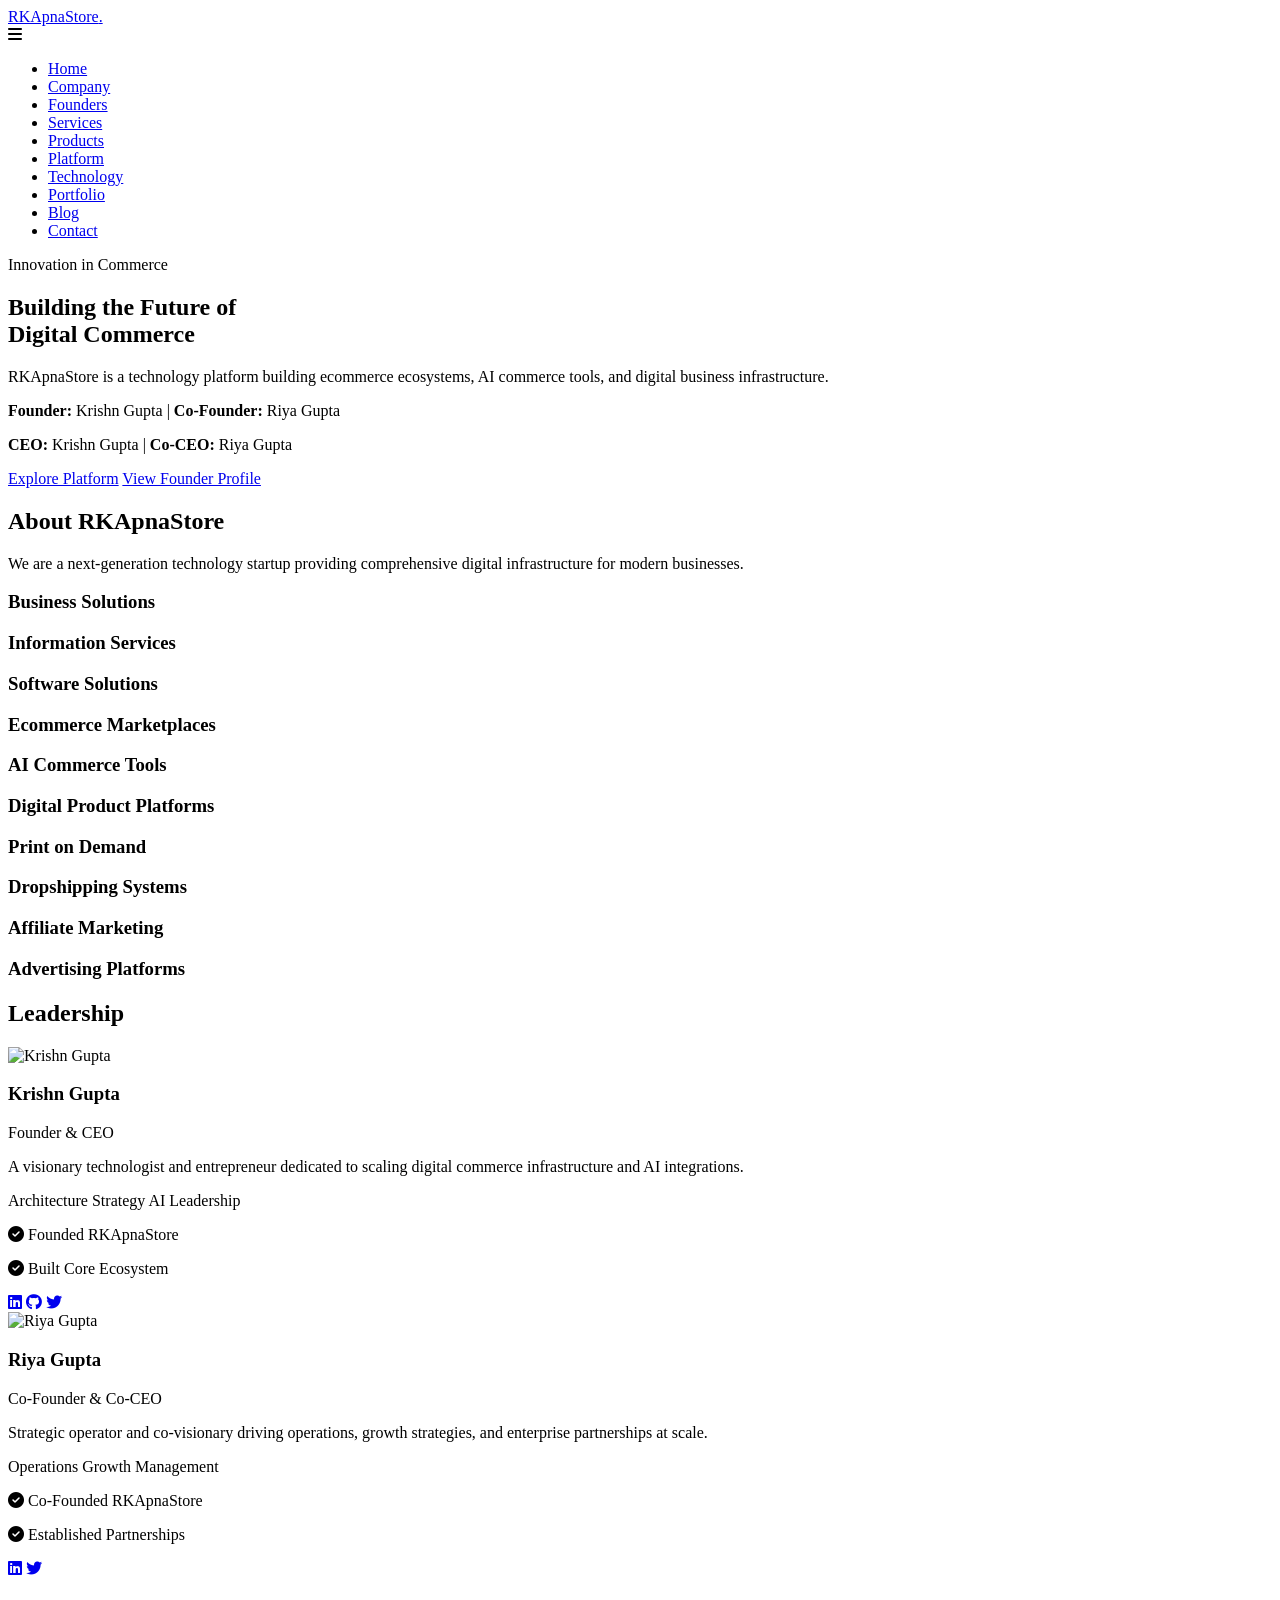
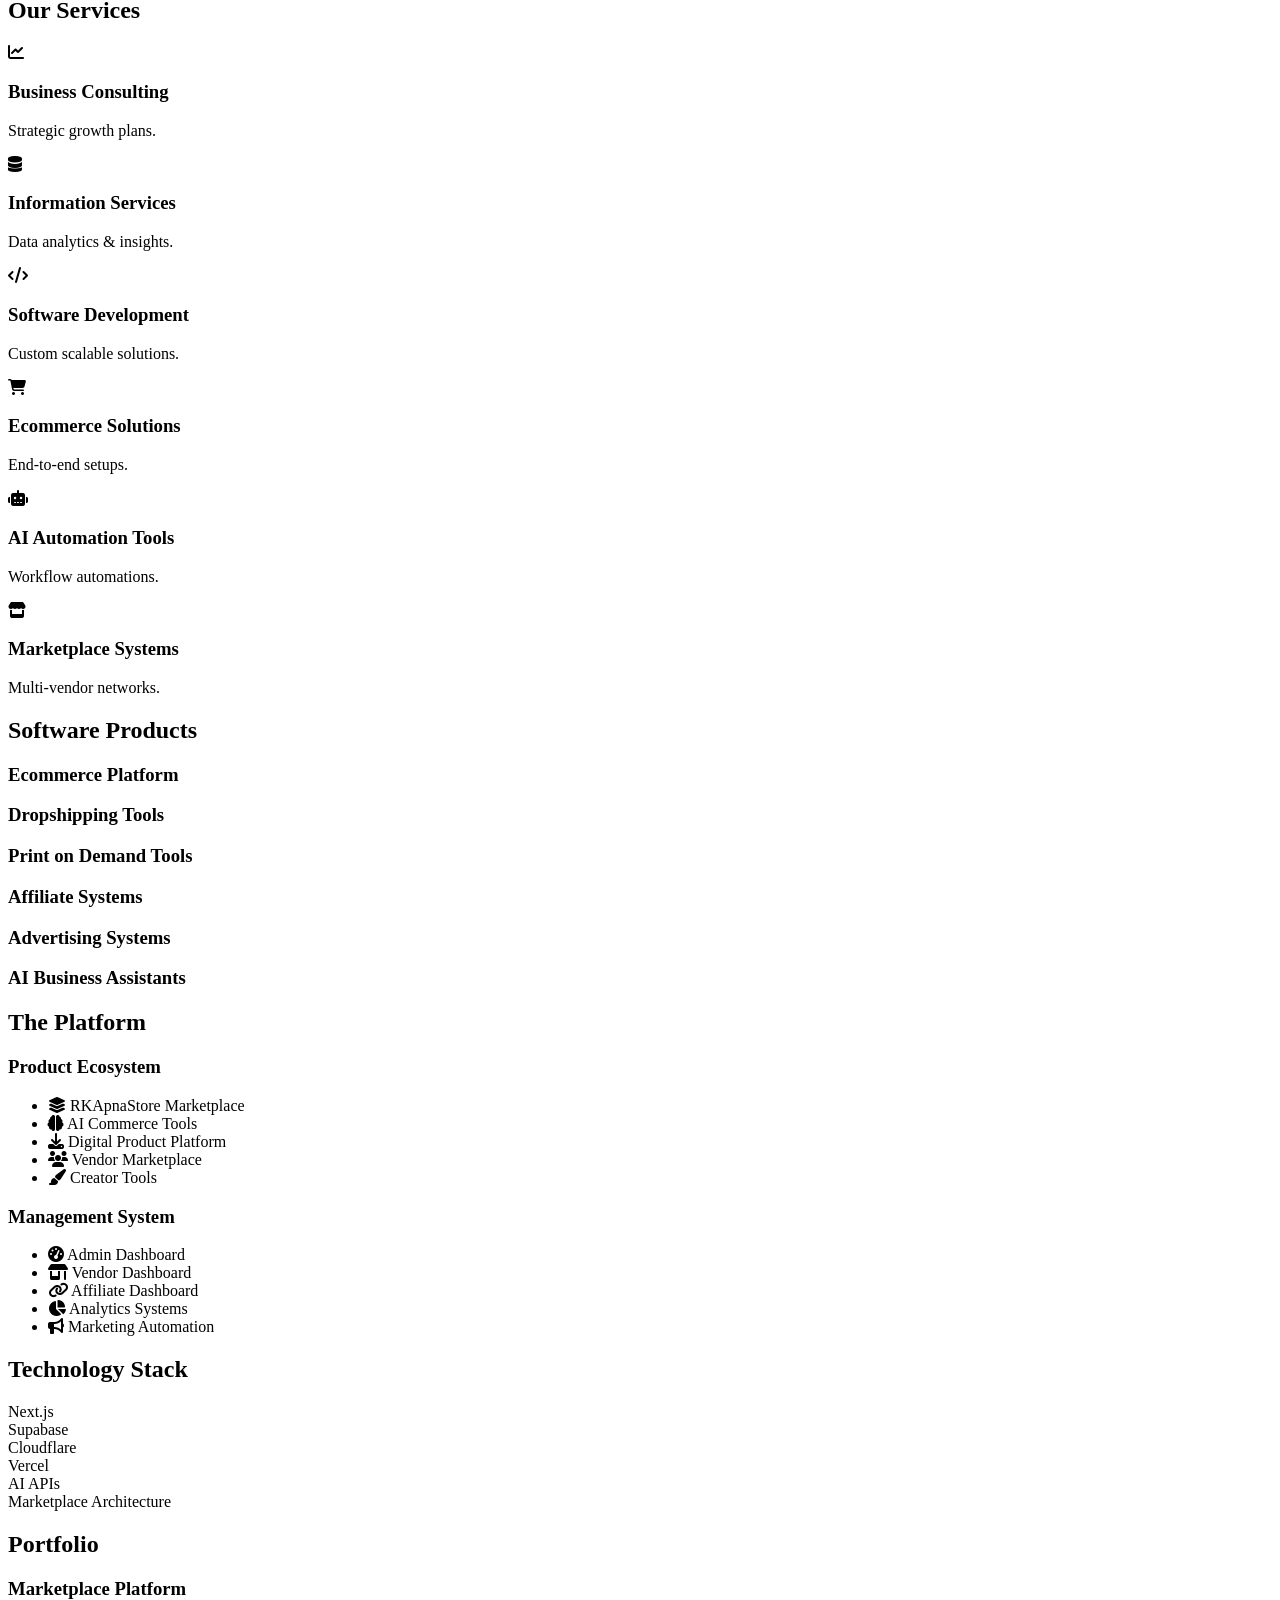
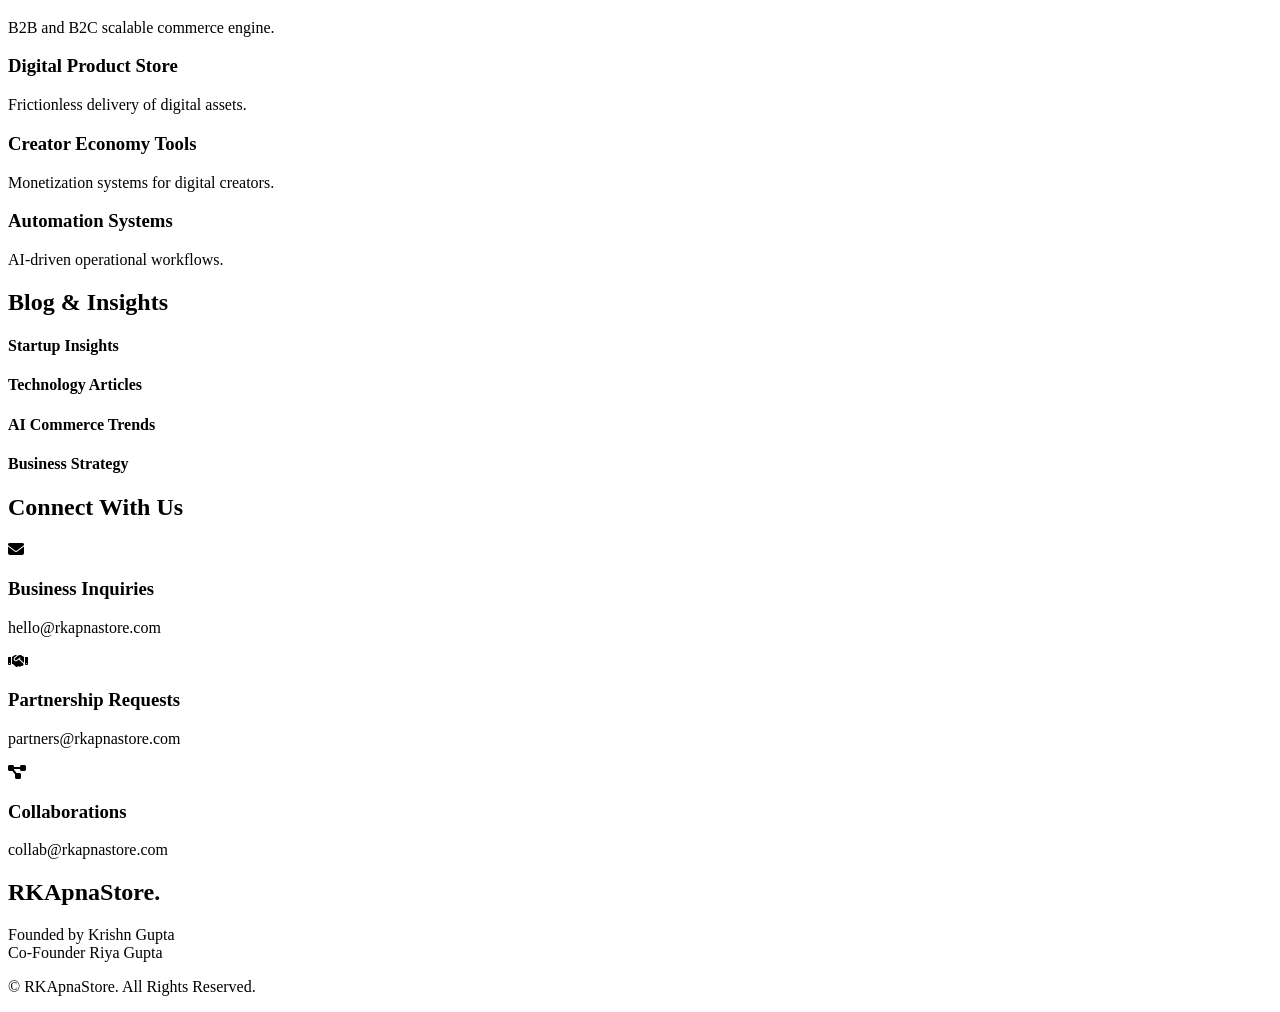
==== index.html @ e6cd0b7f "Add initial index.html for RKApnaStore website This HTML file serves as the main structure for the R" ====
<!DOCTYPE html>
<html lang="en">
<head>
    <meta charset="UTF-8">
    <meta name="viewport" content="width=device-width, initial-scale=1.0">
    
    <!-- SEO Meta Tags -->
    <title>Krishn Gupta | Founder RKApnaStore Technology Platform</title>
    <meta name="description" content="RKApnaStore is a technology platform founded by Krishn Gupta providing ecommerce systems, AI commerce tools, and digital business infrastructure.">
    <meta name="keywords" content="Krishn Gupta, RKApnaStore, RKApnaStore founder, Ecommerce technology platform, AI commerce tools, Startup founder portfolio">
    <meta name="author" content="Krishn Gupta">
    
    <!-- Fonts & Icons -->
    <link rel="preconnect" href="https://fonts.googleapis.com">
    <link rel="preconnect" href="https://fonts.gstatic.com" crossorigin>
    <link href="https://fonts.googleapis.com/css2?family=Inter:wght@300;400;500;600;700;800&display=swap" rel="stylesheet">
    <link rel="stylesheet" href="https://cdnjs.cloudflare.com/ajax/libs/font-awesome/6.4.0/css/all.min.css">
    
    <!-- CSS -->
    <link rel="stylesheet" href="style.css">

    <!-- Structured Data -->
    <script type="application/ld+json">
    {
      "@context": "https://schema.org",
      "@graph":[
        {
          "@type": "Organization",
          "@id": "https://rkapnastore.com/#organization",
          "name": "RKApnaStore",
          "url": "https://rkapnastore.com",
          "founder":[
            {"@id": "https://rkapnastore.com/#krishngupta"},
            {"@id": "https://rkapnastore.com/#riyagupta"}
          ],
          "description": "A technology platform building ecommerce ecosystems, AI commerce tools, and digital business infrastructure."
        },
        {
          "@type": "Person",
          "@id": "https://rkapnastore.com/#krishngupta",
          "name": "Krishn Gupta",
          "jobTitle": "Founder & CEO",
          "worksFor": {"@id": "https://rkapnastore.com/#organization"}
        },
        {
          "@type": "Person",
          "@id": "https://rkapnastore.com/#riyagupta",
          "name": "Riya Gupta",
          "jobTitle": "Co-Founder & Co-CEO",
          "worksFor": {"@id": "https://rkapnastore.com/#organization"}
        }
      ]
    }
    </script>
</head>
<body>

    <!-- Navigation -->
    <nav class="navbar">
        <div class="nav-container">
            <a href="#home" class="logo">RKApnaStore<span class="dot">.</span></a>
            <div class="hamburger" id="hamburger">
                <i class="fas fa-bars"></i>
            </div>
            <ul class="nav-links" id="nav-links">
                <li><a href="#home">Home</a></li>
                <li><a href="#company">Company</a></li>
                <li><a href="#founders">Founders</a></li>
                <li><a href="#services">Services</a></li>
                <li><a href="#products">Products</a></li>
                <li><a href="#platform">Platform</a></li>
                <li><a href="#technology">Technology</a></li>
                <li><a href="#portfolio">Portfolio</a></li>
                <li><a href="#blog">Blog</a></li>
                <li><a href="#contact">Contact</a></li>
            </ul>
        </div>
    </nav>

    <!-- Hero Section -->
    <section id="home" class="hero fade-in">
        <div class="container">
            <div class="hero-content">
                <div class="badge">Innovation in Commerce</div>
                <h1>Building the Future of <br><span class="highlight">Digital Commerce</span></h1>
                <p class="subtext">RKApnaStore is a technology platform building ecommerce ecosystems, AI commerce tools, and digital business infrastructure.</p>
                
                <div class="founder-highlight">
                    <p><strong>Founder:</strong> Krishn Gupta | <strong>Co-Founder:</strong> Riya Gupta</p>
                    <p><strong>CEO:</strong> Krishn Gupta | <strong>Co-CEO:</strong> Riya Gupta</p>
                </div>

                <div class="btn-group">
                    <a href="#platform" class="btn btn-outline">Explore Platform</a>
                    <a href="#founders" class="btn btn-outline">View Founder Profile</a>
                </div>
            </div>
        </div>
    </section>

    <!-- About Company -->
    <section id="company" class="section">
        <div class="container">
            <h2 class="section-title fade-in">About RKApnaStore</h2>
            <p class="section-desc fade-in">We are a next-generation technology startup providing comprehensive digital infrastructure for modern businesses.</p>
            
            <div class="grid cards-grid">
                <div class="card fade-in"><h3>Business Solutions</h3></div>
                <div class="card fade-in"><h3>Information Services</h3></div>
                <div class="card fade-in"><h3>Software Solutions</h3></div>
                <div class="card fade-in"><h3>Ecommerce Marketplaces</h3></div>
                <div class="card fade-in"><h3>AI Commerce Tools</h3></div>
                <div class="card fade-in"><h3>Digital Product Platforms</h3></div>
                <div class="card fade-in"><h3>Print on Demand</h3></div>
                <div class="card fade-in"><h3>Dropshipping Systems</h3></div>
                <div class="card fade-in"><h3>Affiliate Marketing</h3></div>
                <div class="card fade-in"><h3>Advertising Platforms</h3></div>
            </div>
        </div>
    </section>

    <!-- Founders Section -->
    <section id="founders" class="section bg-light">
        <div class="container">
            <h2 class="section-title fade-in">Leadership</h2>
            
            <div class="founders-grid">
                <!-- Krishn Gupta -->
                <div class="founder-card fade-in">
                    <div class="founder-header">
                        <img src="https://ui-avatars.com/api/?name=Krishn+Gupta&background=2563eb&color=fff&size=150" alt="Krishn Gupta" class="profile-img">
                        <div>
                            <h3>Krishn Gupta</h3>
                            <p class="role">Founder & CEO</p>
                        </div>
                    </div>
                    <p class="bio">A visionary technologist and entrepreneur dedicated to scaling digital commerce infrastructure and AI integrations.</p>
                    <div class="tags">
                        <span>Architecture</span> <span>Strategy</span> <span>AI</span> <span>Leadership</span>
                    </div>
                    <div class="timeline">
                        <p><i class="fas fa-check-circle"></i> Founded RKApnaStore</p>
                        <p><i class="fas fa-check-circle"></i> Built Core Ecosystem</p>
                    </div>
                    <div class="socials">
                        <a href="#"><i class="fab fa-linkedin"></i></a>
                        <a href="#"><i class="fab fa-github"></i></a>
                        <a href="#"><i class="fab fa-twitter"></i></a>
                    </div>
                </div>

                <!-- Riya Gupta -->
                <div class="founder-card fade-in">
                    <div class="founder-header">
                        <img src="https://ui-avatars.com/api/?name=Riya+Gupta&background=2563eb&color=fff&size=150" alt="Riya Gupta" class="profile-img">
                        <div>
                            <h3>Riya Gupta</h3>
                            <p class="role">Co-Founder & Co-CEO</p>
                        </div>
                    </div>
                    <p class="bio">Strategic operator and co-visionary driving operations, growth strategies, and enterprise partnerships at scale.</p>
                    <div class="tags">
                        <span>Operations</span> <span>Growth</span> <span>Management</span>
                    </div>
                    <div class="timeline">
                        <p><i class="fas fa-check-circle"></i> Co-Founded RKApnaStore</p>
                        <p><i class="fas fa-check-circle"></i> Established Partnerships</p>
                    </div>
                    <div class="socials">
                        <a href="#"><i class="fab fa-linkedin"></i></a>
                        <a href="#"><i class="fab fa-twitter"></i></a>
                    </div>
                </div>
            </div>
        </div>
    </section>

    <!-- Services -->
    <section id="services" class="section">
        <div class="container">
            <h2 class="section-title fade-in">Our Services</h2>
            <div class="grid column-3">
                <div class="card icon-card fade-in"><i class="fas fa-chart-line"></i><h3>Business Consulting</h3><p>Strategic growth plans.</p></div>
                <div class="card icon-card fade-in"><i class="fas fa-database"></i><h3>Information Services</h3><p>Data analytics & insights.</p></div>
                <div class="card icon-card fade-in"><i class="fas fa-code"></i><h3>Software Development</h3><p>Custom scalable solutions.</p></div>
                <div class="card icon-card fade-in"><i class="fas fa-shopping-cart"></i><h3>Ecommerce Solutions</h3><p>End-to-end setups.</p></div>
                <div class="card icon-card fade-in"><i class="fas fa-robot"></i><h3>AI Automation Tools</h3><p>Workflow automations.</p></div>
                <div class="card icon-card fade-in"><i class="fas fa-store"></i><h3>Marketplace Systems</h3><p>Multi-vendor networks.</p></div>
            </div>
        </div>
    </section>

    <!-- Software Products -->
    <section id="products" class="section bg-light">
        <div class="container">
            <h2 class="section-title fade-in">Software Products</h2>
            <div class="grid column-3">
                <div class="card outline-card fade-in"><h3>Ecommerce Platform</h3></div>
                <div class="card outline-card fade-in"><h3>Dropshipping Tools</h3></div>
                <div class="card outline-card fade-in"><h3>Print on Demand Tools</h3></div>
                <div class="card outline-card fade-in"><h3>Affiliate Systems</h3></div>
                <div class="card outline-card fade-in"><h3>Advertising Systems</h3></div>
                <div class="card outline-card fade-in"><h3>AI Business Assistants</h3></div>
            </div>
        </div>
    </section>

    <!-- Platform (Ecosystem & Management) -->
    <section id="platform" class="section">
        <div class="container">
            <h2 class="section-title fade-in">The Platform</h2>
            <div class="split-layout">
                <div class="split-col fade-in">
                    <h3 class="accent-text">Product Ecosystem</h3>
                    <ul class="feature-list">
                        <li><i class="fas fa-layer-group"></i> RKApnaStore Marketplace</li>
                        <li><i class="fas fa-brain"></i> AI Commerce Tools</li>
                        <li><i class="fas fa-download"></i> Digital Product Platform</li>
                        <li><i class="fas fa-users"></i> Vendor Marketplace</li>
                        <li><i class="fas fa-paint-brush"></i> Creator Tools</li>
                    </ul>
                </div>
                <div class="split-col fade-in">
                    <h3 class="accent-text">Management System</h3>
                    <ul class="feature-list">
                        <li><i class="fas fa-tachometer-alt"></i> Admin Dashboard</li>
                        <li><i class="fas fa-store-alt"></i> Vendor Dashboard</li>
                        <li><i class="fas fa-link"></i> Affiliate Dashboard</li>
                        <li><i class="fas fa-chart-pie"></i> Analytics Systems</li>
                        <li><i class="fas fa-bullhorn"></i> Marketing Automation</li>
                    </ul>
                </div>
            </div>
        </div>
    </section>

    <!-- Technology Stack -->
    <section id="technology" class="section bg-light">
        <div class="container">
            <h2 class="section-title fade-in">Technology Stack</h2>
            <div class="grid tags-grid fade-in">
                <div class="tech-tag">Next.js</div>
                <div class="tech-tag">Supabase</div>
                <div class="tech-tag">Cloudflare</div>
                <div class="tech-tag">Vercel</div>
                <div class="tech-tag">AI APIs</div>
                <div class="tech-tag">Marketplace Architecture</div>
            </div>
        </div>
    </section>

    <!-- Portfolio -->
    <section id="portfolio" class="section">
        <div class="container">
            <h2 class="section-title fade-in">Portfolio</h2>
            <div class="grid column-2">
                <div class="card showcase-card fade-in">
                    <div class="card-img placeholder-1"></div>
                    <h3>Marketplace Platform</h3>
                    <p>B2B and B2C scalable commerce engine.</p>
                </div>
                <div class="card showcase-card fade-in">
                    <div class="card-img placeholder-2"></div>
                    <h3>Digital Product Store</h3>
                    <p>Frictionless delivery of digital assets.</p>
                </div>
                <div class="card showcase-card fade-in">
                    <div class="card-img placeholder-3"></div>
                    <h3>Creator Economy Tools</h3>
                    <p>Monetization systems for digital creators.</p>
                </div>
                <div class="card showcase-card fade-in">
                    <div class="card-img placeholder-4"></div>
                    <h3>Automation Systems</h3>
                    <p>AI-driven operational workflows.</p>
                </div>
            </div>
        </div>
    </section>

    <!-- Blog -->
    <section id="blog" class="section bg-light">
        <div class="container">
            <h2 class="section-title fade-in">Blog & Insights</h2>
            <div class="grid column-4">
                <div class="card simple-card fade-in"><h4>Startup Insights</h4></div>
                <div class="card simple-card fade-in"><h4>Technology Articles</h4></div>
                <div class="card simple-card fade-in"><h4>AI Commerce Trends</h4></div>
                <div class="card simple-card fade-in"><h4>Business Strategy</h4></div>
            </div>
        </div>
    </section>

    <!-- Contact -->
    <section id="contact" class="section">
        <div class="container">
            <h2 class="section-title fade-in">Connect With Us</h2>
            <div class="contact-box fade-in">
                <div class="contact-item">
                    <i class="fas fa-envelope"></i>
                    <h3>Business Inquiries</h3>
                    <p>hello@rkapnastore.com</p>
                </div>
                <div class="contact-item">
                    <i class="fas fa-handshake"></i>
                    <h3>Partnership Requests</h3>
                    <p>partners@rkapnastore.com</p>
                </div>
                <div class="contact-item">
                    <i class="fas fa-project-diagram"></i>
                    <h3>Collaborations</h3>
                    <p>collab@rkapnastore.com</p>
                </div>
            </div>
        </div>
    </section>

    <!-- Footer -->
    <footer>
        <div class="container footer-content">
            <div class="footer-brand">
                <h2>RKApnaStore<span>.</span></h2>
                <p>Founded by Krishn Gupta<br>Co-Founder Riya Gupta</p>
            </div>
            <p class="copyright">&copy; <span id="year"></span> RKApnaStore. All Rights Reserved.</p>
        </div>
    </footer>

    <script src="script.js"></script>
</body>
</html>
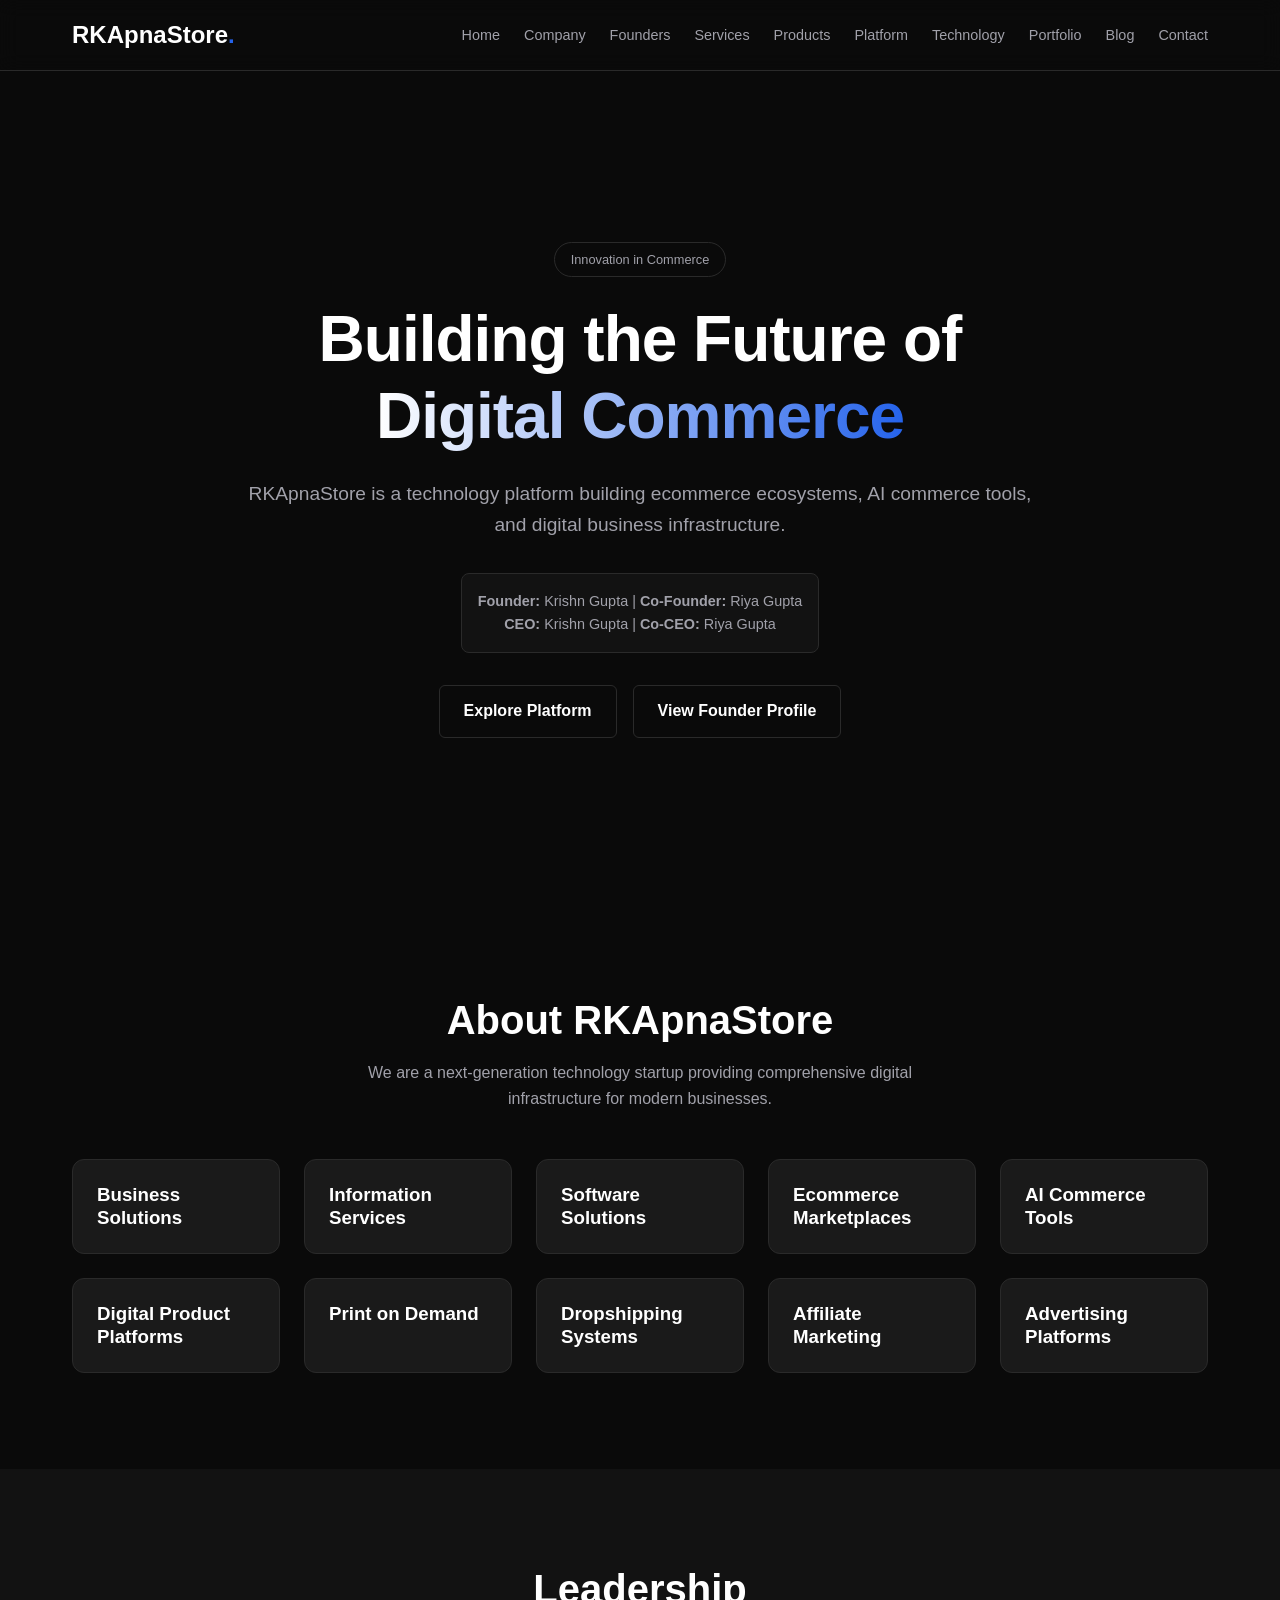
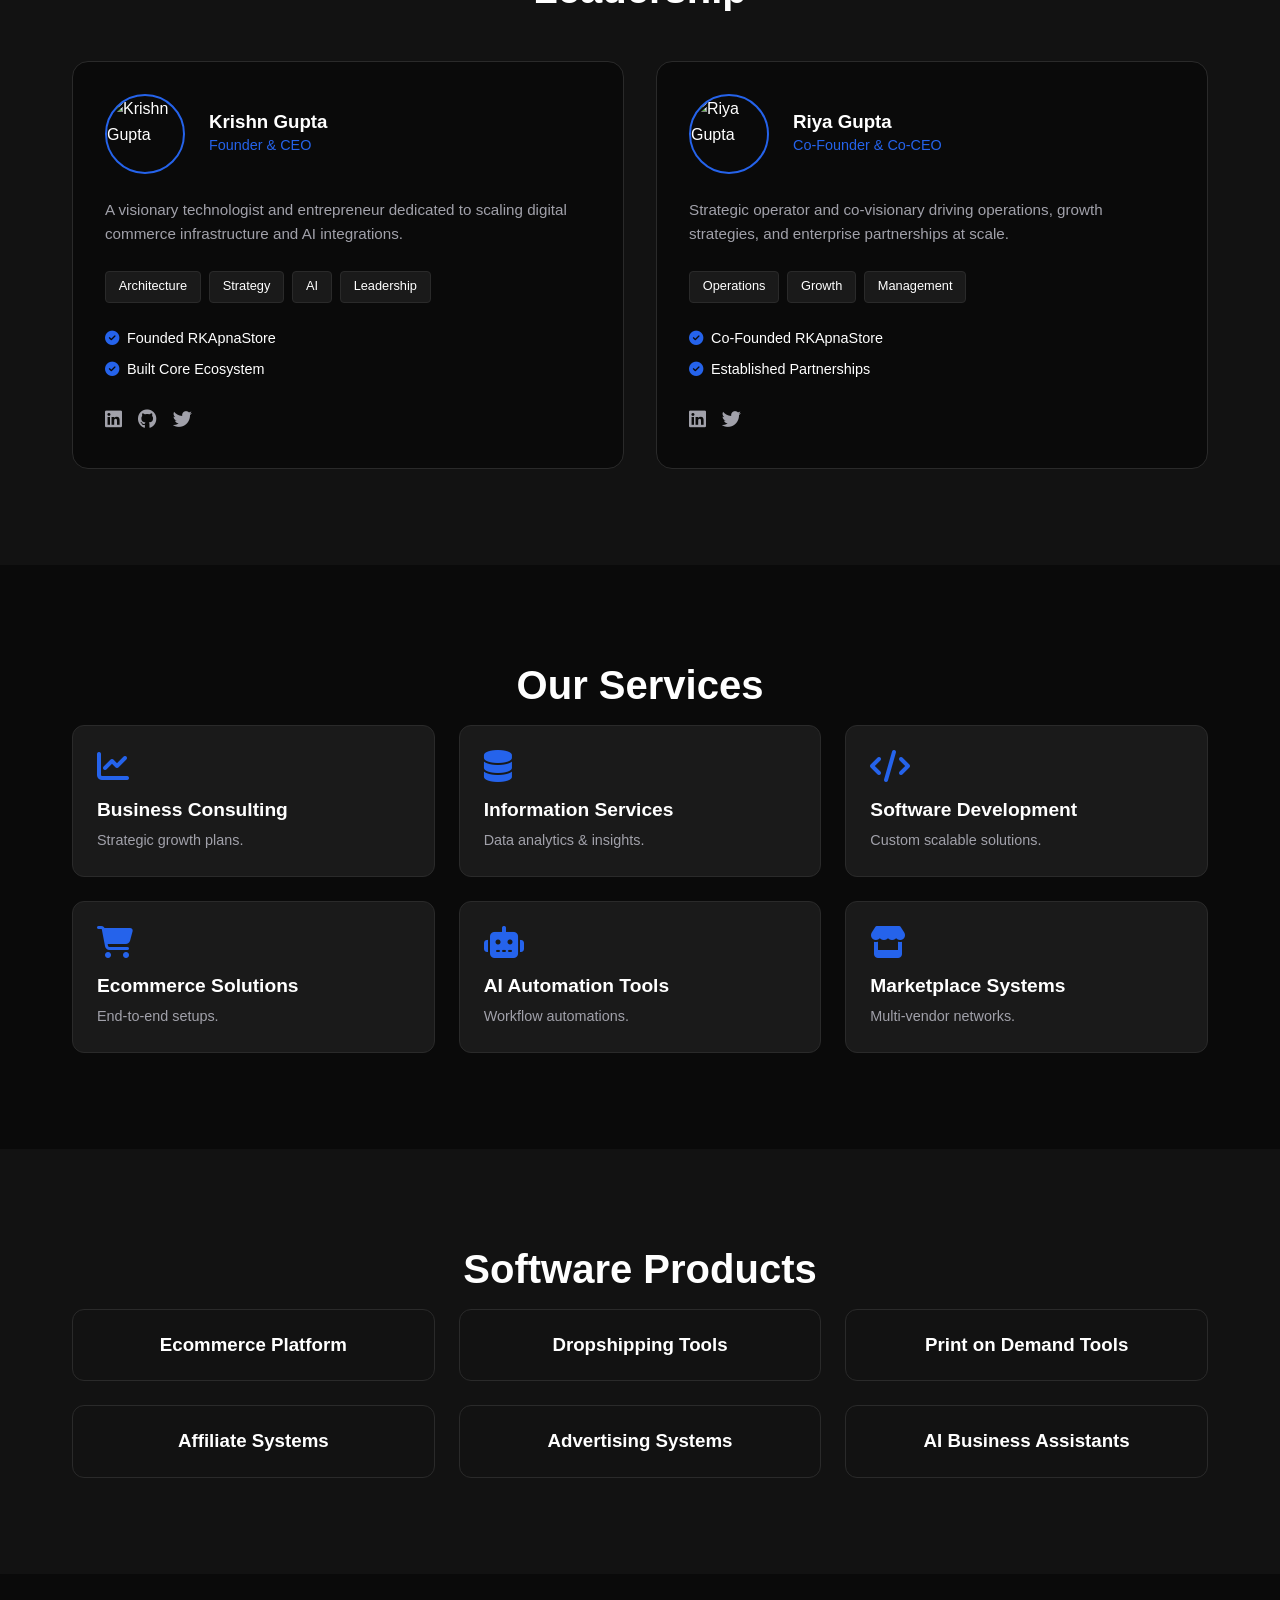
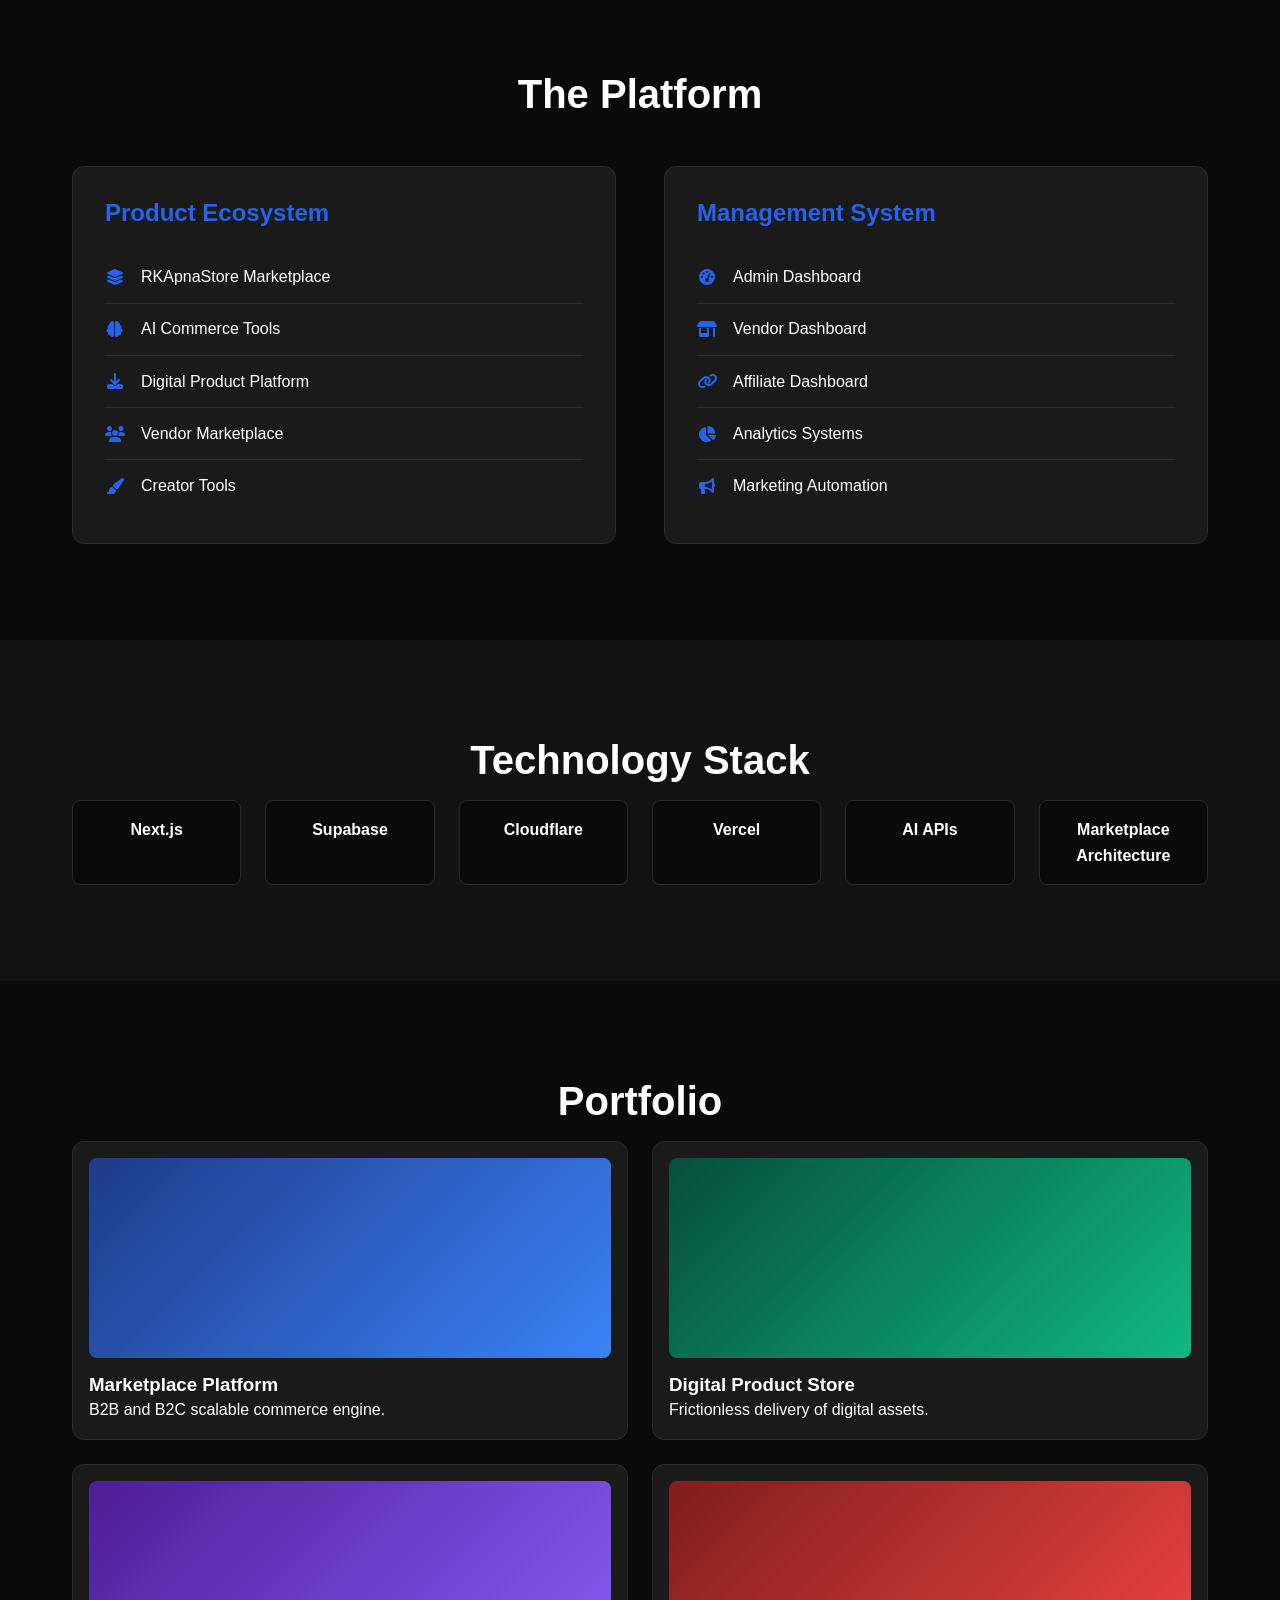
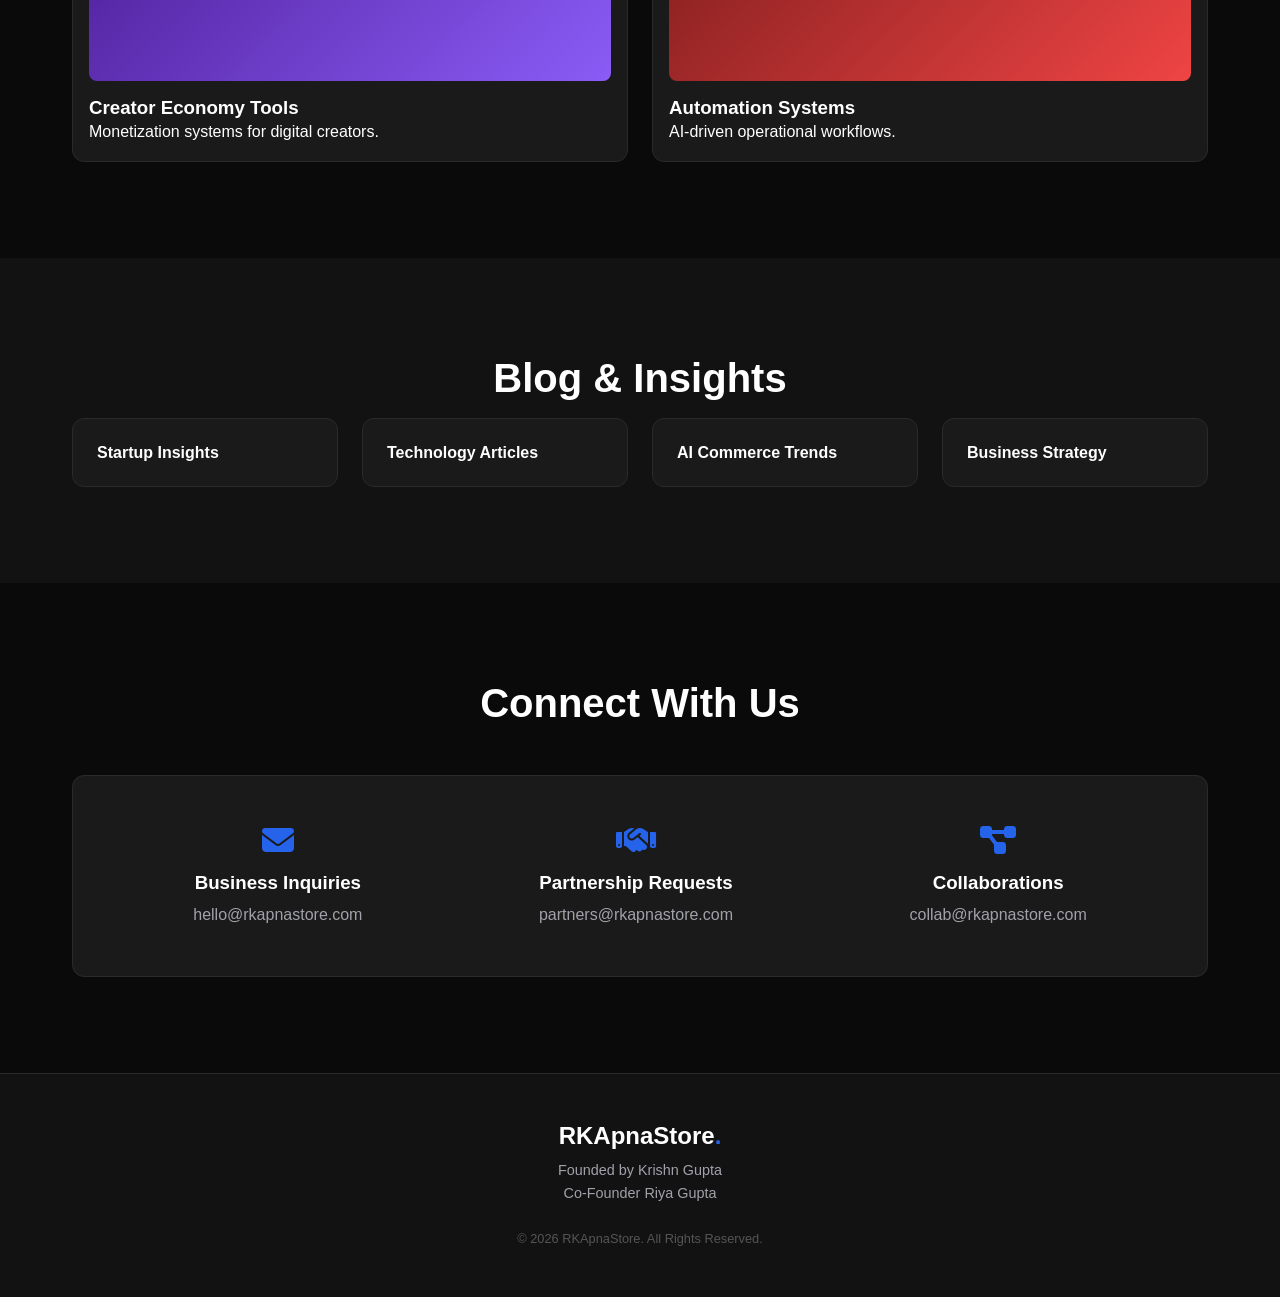
==== commit 23179c44: "Add Google site verification meta tag Added Google site verification meta tag to improve SEO." ====
--- a/index.html
+++ b/index.html
@@ -8,7 +8,8 @@
     <title>Krishn Gupta | Founder RKApnaStore Technology Platform</title>
     <meta name="description" content="RKApnaStore is a technology platform founded by Krishn Gupta providing ecommerce systems, AI commerce tools, and digital business infrastructure.">
     <meta name="keywords" content="Krishn Gupta, RKApnaStore, RKApnaStore founder, Ecommerce technology platform, AI commerce tools, Startup founder portfolio">
-    <meta name="author" content="Krishn Gupta">
+    <meta name="author" content="Krishn Gupta"
+    <meta name="google-site-verification" content="fGiebpFxFiiO1gljRnWS_2mVtaSgiEuBqrD8kAf-n4Q" />
     
     <!-- Fonts & Icons -->
     <link rel="preconnect" href="https://fonts.googleapis.com">
--- a/style.css
+++ b/style.css
@@ -0,0 +1,185 @@
+/* --- Variables & Setup --- */
+:root {
+    --bg-main: #0a0a0a;
+    --bg-light: #121212;
+    --bg-card: #1a1a1a;
+    --border-color: #2a2a2a;
+    --text-main: #ffffff;
+    --text-muted: #a1a1aa;
+    --accent: #2563eb;
+    --accent-hover: #3b82f6;
+    --font-main: 'Inter', sans-serif;
+    --transition: all 0.3s cubic-bezier(0.4, 0, 0.2, 1);
+}
+
+* {
+    margin: 0;
+    padding: 0;
+    box-sizing: border-box;
+}
+
+html {
+    scroll-behavior: smooth;
+}
+
+body {
+    font-family: var(--font-main);
+    background-color: var(--bg-main);
+    color: var(--text-main);
+    line-height: 1.6;
+    overflow-x: hidden;
+}
+
+.container {
+    max-width: 1200px;
+    margin: 0 auto;
+    padding: 0 2rem;
+}
+
+/* --- Typography --- */
+h1, h2, h3, h4 { font-weight: 700; line-height: 1.2; }
+.section-title { font-size: 2.5rem; margin-bottom: 1rem; text-align: center; }
+.section-desc { text-align: center; color: var(--text-muted); max-width: 600px; margin: 0 auto 3rem auto; }
+.accent-text { color: var(--accent); }
+.highlight { color: transparent; background: linear-gradient(90deg, #fff, var(--accent)); -webkit-background-clip: text; }
+
+/* --- Navigation --- */
+.navbar {
+    position: fixed;
+    top: 0; left: 0; right: 0;
+    background: rgba(10, 10, 10, 0.8);
+    backdrop-filter: blur(10px);
+    border-bottom: 1px solid var(--border-color);
+    z-index: 1000;
+    padding: 1rem 0;
+}
+.nav-container { display: flex; justify-content: space-between; align-items: center; max-width: 1200px; margin: 0 auto; padding: 0 2rem; }
+.logo { font-size: 1.5rem; font-weight: 800; color: #fff; text-decoration: none; }
+.logo .dot { color: var(--accent); }
+.nav-links { list-style: none; display: flex; gap: 1.5rem; }
+.nav-links a { color: var(--text-muted); text-decoration: none; font-size: 0.9rem; font-weight: 500; transition: var(--transition); }
+.nav-links a:hover { color: #fff; }
+.hamburger { display: none; cursor: pointer; color: #fff; font-size: 1.5rem; }
+
+/* --- Buttons --- */
+.btn {
+    display: inline-block;
+    padding: 0.8rem 1.5rem;
+    border-radius: 6px;
+    font-weight: 600;
+    text-decoration: none;
+    cursor: pointer;
+    transition: var(--transition);
+}
+.btn-outline {
+    background: transparent;
+    color: var(--text-main);
+    border: 1px solid var(--border-color);
+}
+.btn-outline:hover {
+    border-color: var(--accent);
+    color: var(--accent);
+    box-shadow: 0 4px 14px rgba(37, 99, 235, 0.2);
+}
+.btn-outline:active {
+    transform: scale(0.95);
+}
+
+/* --- Layouts & Sections --- */
+.section { padding: 6rem 0; }
+.bg-light { background-color: var(--bg-light); }
+.grid { display: grid; gap: 1.5rem; }
+.column-2 { grid-template-columns: repeat(2, 1fr); }
+.column-3 { grid-template-columns: repeat(3, 1fr); }
+.column-4 { grid-template-columns: repeat(4, 1fr); }
+
+/* --- Cards UI --- */
+.card {
+    background: var(--bg-card);
+    border: 1px solid var(--border-color);
+    border-radius: 12px;
+    padding: 1.5rem;
+    transition: var(--transition);
+}
+.card:hover { transform: translateY(-5px); border-color: var(--accent); }
+.cards-grid { grid-template-columns: repeat(auto-fit, minmax(200px, 1fr)); }
+.icon-card i { font-size: 2rem; color: var(--accent); margin-bottom: 1rem; }
+.icon-card h3 { margin-bottom: 0.5rem; font-size: 1.2rem; }
+.icon-card p { color: var(--text-muted); font-size: 0.9rem; }
+.outline-card { background: transparent; text-align: center; }
+
+/* --- Hero Section --- */
+.hero { min-height: 100vh; display: flex; align-items: center; justify-content: center; text-align: center; padding-top: 5rem; }
+.hero-content { max-width: 800px; margin: 0 auto; }
+.badge { display: inline-block; padding: 0.4rem 1rem; border-radius: 50px; border: 1px solid var(--border-color); font-size: 0.8rem; margin-bottom: 1.5rem; color: var(--text-muted); }
+.hero h1 { font-size: 4rem; margin-bottom: 1.5rem; letter-spacing: -1px; }
+.hero .subtext { font-size: 1.2rem; color: var(--text-muted); margin-bottom: 2rem; }
+.founder-highlight { background: var(--bg-light); border: 1px solid var(--border-color); padding: 1rem; border-radius: 8px; display: inline-block; margin-bottom: 2rem; font-size: 0.9rem; color: var(--text-muted); }
+.btn-group { display: flex; gap: 1rem; justify-content: center; }
+
+/* --- Founders Section --- */
+.founders-grid { display: grid; grid-template-columns: repeat(2, 1fr); gap: 2rem; margin-top: 3rem; }
+.founder-card { background: var(--bg-main); border: 1px solid var(--border-color); padding: 2rem; border-radius: 16px; }
+.founder-header { display: flex; align-items: center; gap: 1.5rem; margin-bottom: 1.5rem; }
+.profile-img { width: 80px; height: 80px; border-radius: 50%; border: 2px solid var(--accent); }
+.role { color: var(--accent); font-weight: 500; font-size: 0.9rem; }
+.bio { color: var(--text-muted); margin-bottom: 1.5rem; font-size: 0.95rem; }
+.tags { display: flex; flex-wrap: wrap; gap: 0.5rem; margin-bottom: 1.5rem; }
+.tags span { background: var(--bg-card); padding: 0.3rem 0.8rem; border-radius: 4px; font-size: 0.8rem; border: 1px solid var(--border-color); }
+.timeline p { font-size: 0.9rem; color: var(--text-main); margin-bottom: 0.5rem; display: flex; align-items: center; gap: 0.5rem; }
+.timeline i { color: var(--accent); }
+.socials { margin-top: 1.5rem; display: flex; gap: 1rem; }
+.socials a { color: var(--text-muted); font-size: 1.2rem; transition: var(--transition); }
+.socials a:hover { color: #fff; }
+
+/* --- Platform Split Layout --- */
+.split-layout { display: grid; grid-template-columns: 1fr 1fr; gap: 3rem; margin-top: 3rem; }
+.split-col { background: var(--bg-card); padding: 2rem; border-radius: 12px; border: 1px solid var(--border-color); }
+.split-col h3 { margin-bottom: 1.5rem; font-size: 1.5rem; }
+.feature-list { list-style: none; }
+.feature-list li { padding: 0.8rem 0; border-bottom: 1px solid var(--border-color); display: flex; align-items: center; gap: 1rem; }
+.feature-list li:last-child { border-bottom: none; }
+.feature-list i { color: var(--accent); width: 20px; text-align: center; }
+
+/* --- Tech Stack Tags --- */
+.tags-grid { grid-template-columns: repeat(auto-fit, minmax(150px, 1fr)); text-align: center; }
+.tech-tag { padding: 1rem; border: 1px solid var(--border-color); border-radius: 8px; font-weight: 600; background: var(--bg-main); transition: var(--transition); }
+.tech-tag:hover { border-color: var(--text-main); background: var(--text-main); color: var(--bg-main); }
+
+/* --- Portfolio Showcases --- */
+.showcase-card { padding: 1rem; }
+.card-img { height: 200px; border-radius: 8px; margin-bottom: 1rem; background-size: cover; background-position: center; }
+/* Gradient placeholders for portfolio */
+.placeholder-1 { background: linear-gradient(135deg, #1e3a8a, #3b82f6); }
+.placeholder-2 { background: linear-gradient(135deg, #064e3b, #10b981); }
+.placeholder-3 { background: linear-gradient(135deg, #4c1d95, #8b5cf6); }
+.placeholder-4 { background: linear-gradient(135deg, #7f1d1d, #ef4444); }
+
+/* --- Contact Section --- */
+.contact-box { display: flex; justify-content: space-around; background: var(--bg-card); padding: 3rem; border-radius: 12px; border: 1px solid var(--border-color); margin-top: 3rem; flex-wrap: wrap; gap: 2rem; }
+.contact-item { text-align: center; }
+.contact-item i { font-size: 2rem; color: var(--accent); margin-bottom: 1rem; }
+.contact-item h3 { margin-bottom: 0.5rem; }
+.contact-item p { color: var(--text-muted); }
+
+/* --- Footer --- */
+footer { border-top: 1px solid var(--border-color); padding: 3rem 0; background: var(--bg-light); text-align: center; }
+.footer-brand h2 { font-size: 1.5rem; margin-bottom: 0.5rem; }
+.footer-brand span { color: var(--accent); }
+.footer-brand p { color: var(--text-muted); font-size: 0.9rem; margin-bottom: 1.5rem; }
+.copyright { color: #555; font-size: 0.8rem; }
+
+/* --- Animations --- */
+.fade-in { opacity: 0; transform: translateY(20px); transition: opacity 0.6s ease-out, transform 0.6s ease-out; }
+.fade-in.appear { opacity: 1; transform: translateY(0); }
+
+/* --- Mobile Responsive --- */
+@media (max-width: 900px) {
+    .column-4, .column-3, .column-2, .founders-grid, .split-layout { grid-template-columns: 1fr; }
+    .hero h1 { font-size: 2.5rem; }
+    .contact-box { flex-direction: column; }
+    .nav-links { position: absolute; top: 100%; left: 0; right: 0; background: var(--bg-main); flex-direction: column; gap: 0; border-bottom: 1px solid var(--border-color); display: none; }
+    .nav-links.active { display: flex; }
+    .nav-links a { padding: 1rem 2rem; display: block; border-bottom: 1px solid var(--border-color); }
+    .hamburger { display: block; }
+}
